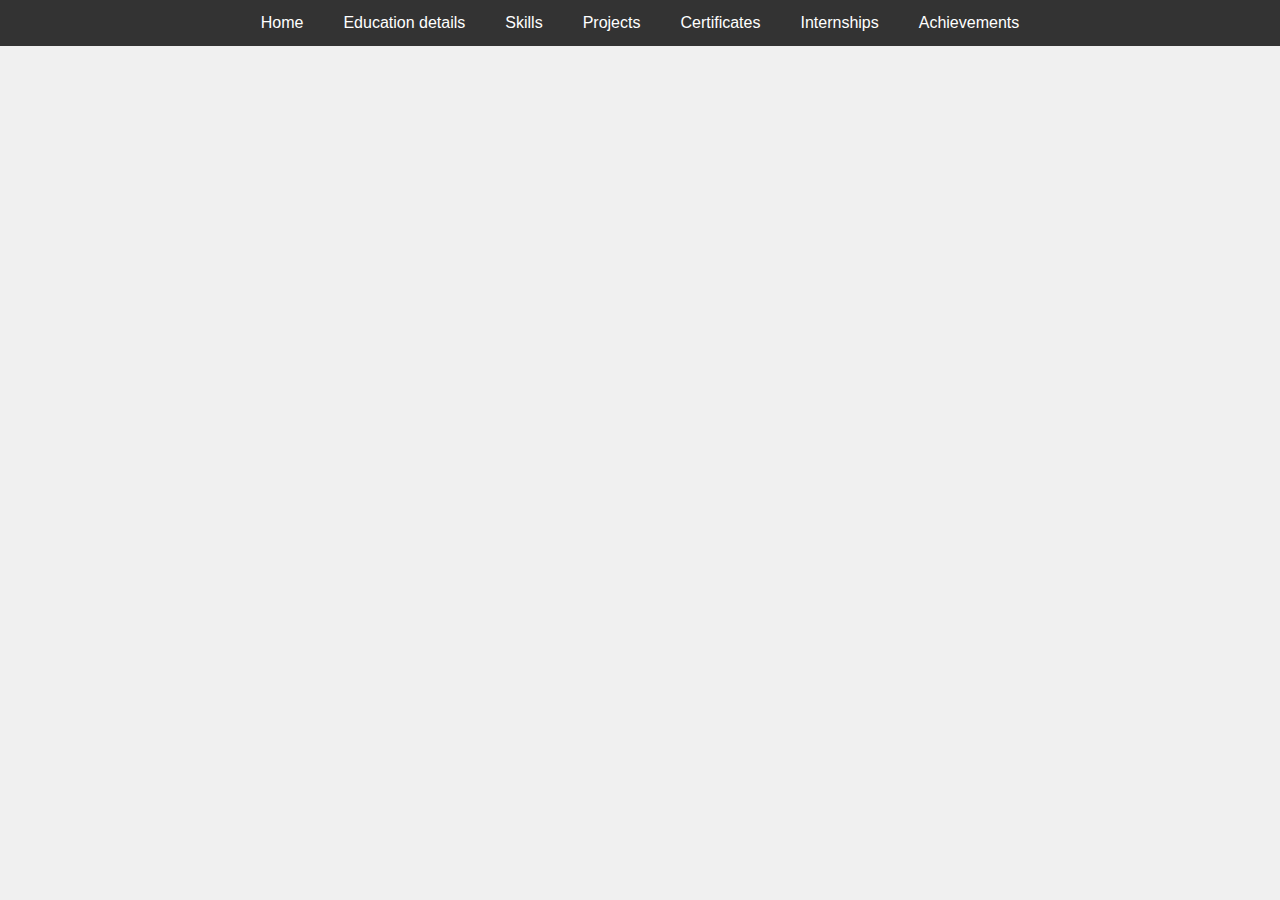
==== achievements.html @ df7ab16d "Add files via upload" ====
<!DOCTYPE html>
<html lang="en">
<head>
    <meta charset="UTF-8">
    <meta name="viewport" content="width=device-width, initial-scale=1.0">
    <title>Home</title>
    <link rel="stylesheet" href="styles.css">
</head>
<body>
    <div id="navbar-placeholder"></div>
    <script src="scrpt.js"></script>
---- styles.css ----
/* General body styles */
body {
    font-family: Arial, sans-serif;
    margin: 0;
    padding: 0;
    background-color: #f0f0f0;
    overflow-x: hidden;
    text-align: center;
}

/* Container styles */
.container {
    position: relative;
    height: 100vh;
    overflow: hidden;
    background: url('https://wallpapercave.com/wp/wp7453795.jpg') no-repeat center center/cover;
}

/* Scrolling text styles */
.scroll-text {
    position: absolute;
    white-space: nowrap;
    top: 50%;
    left: -100%;
    font-size: 5rem; /* Adjust the size as needed */
    background: linear-gradient(to right, red, orange, yellow, green, blue, indigo, violet);
    -webkit-background-clip: text;
    -webkit-text-fill-color: transparent;
    animation: scroll-left 10s linear infinite;
    transform: translateY(-50%);
    text-decoration: none; /* Remove underline from link */
}

/* Hover effect for scrolling text */
.scroll-text:hover {
    text-decoration: underline; /* Optional: add underline on hover */
}

/* Keyframes for scrolling text animation */
@keyframes scroll-left {
    from {
        left: 100%;
    }
    to {
        left: -100%;
    }
}

/* Navigation bar styles */
.navbar {
    background-color: #333;
    overflow: hidden;
}

/* Navigation bar list styles */
.navbar ul {
    list-style-type: none;
    margin: 0;
    padding: 0;
    display: flex;
    justify-content: center;
}

/* Navigation bar list item styles */
.navbar li {
    padding: 14px 20px;
}

/* Navigation bar link styles */
.navbar a {
    color: white;
    text-decoration: none;
    display: block;
    text-align: center;
}

/* Hover effect for navigation bar links */
.navbar a:hover {
    background-color: #575757;
    transition: background-color 0.3s;
}

/* Main content styles */
main {
    padding: 20px;
    text-align: center;
}
.profile-container {
    display: inline-block;
    padding: 20px;
    border-radius: 20px; /* Rounded borders for the container */
    background-color: #ffffff; /* White background for the container */
    box-shadow: 0 0 10px rgba(0, 0, 0, 0.1); /* Subtle shadow for better separation */
    text-align: center;
}

/* Profile photo styles */
.profile-photo {
    display: inline-block;
    width: 200px; /* Set the desired width */
    height: 200px; /* Set the desired height */
    margin-top: 10px;
    border-radius: 15px; /* Curved borders */
    overflow: hidden;
    border: 3px solid rgba(0, 128, 0, 0.5); /* Thin green layer */
    background-color: #fff; /* Background color to highlight the image borders */
}

.profile-photo img {
    width: 100%;
    height: 100%;
    object-fit: contain; /* Ensures the full image is visible within the container */
    display: block;
}
.contact-details {
    margin-top: 20px;
    text-align: left;
}

.contact-details p {
    margin: 5px 0;
}

.contact-details a {
    color: #0066cc;
    text-decoration: none;
}

.contact-details a:hover {
    text-decoration: underline;
}
/* Other existing styles */

/* Styling for the education section */
/* Other existing styles */

/* Styling for the education section */
/* Other existing styles */

/* Styling for the education section */
.education-container {
    display: block; /* Changed from flex to block to stack items vertically */
    width: 80%; /* Set a wider width for the container */
    max-width: 800px; /* Set a maximum width */
    margin: 0 auto; /* Center the container */
    padding: 20px;
    box-sizing: border-box;
}

.education-item {
    background-color: #ffffff;
    border-radius: 10px;
    border: 1px solid #e0e0e0;
    box-shadow: 0px 2px 4px rgba(0, 0, 0, 0.1);
    padding: 20px;
    margin-bottom: 20px; /* Add space between each item */
    width: 100%;
    text-align: center;
}

.education-item h2 {
    margin-top: 0;
    font-size: 1.5rem;
    color: #333333;
}

.education-item p {
    margin: 5px 0;
    color: #666666;
}

/* Additional styles for responsiveness */
@media (max-width: 768px) {
    .education-container {
        width: 90%;
    }
}
/* Other existing styles */

/* Other existing styles */

/* Styling for the certificates section */
/* Other existing styles */

/* Styling for the certificates section */
.certificates-container {
    display: flex;
    flex-direction: column;
    align-items: center;
    gap: 20px;
    margin: 20px;
}

.certificate-item {
    background-color: #ffffff;
    border-radius: 10px;
    border: 1px solid #e0e0e0;
    box-shadow: 0px 2px 4px rgba(0, 0, 0, 0.1);
    padding: 20px;
    max-width: 800px;
    width: 100%;
    text-align: center;
}

.certificate-header {
    display: flex;
    align-items: center;
    justify-content: center;
    gap: 15px;
    margin-bottom: 20px;
}

.company-logo {
    width: 60px;
    height: auto;
}

.certificate-item h2 {
    margin: 0;
    font-size: 1.5rem;
    color: #333333;
}

.certificate-details {
    display: flex;
    justify-content: space-around;
    flex-wrap: wrap;
}

.certificate-box {
    display: flex;
    flex-direction: column;
    align-items: center;
    width: 200px; /* Increased width */
    padding: 20px; /* Increased padding */
    border: 1px solid #ddd;
    border-radius: 5px;
    margin: 15px; /* Increased margin */
    background-color: #f9f9f9;
}

.certificate-box img {
    max-width: 100%;
    height: auto;
    border-radius: 5px;
}

.certificate-box p {
    margin: 10px 0 0;
    color: #666666;
    font-size: 1rem; /* Increased font size */
    text-align: center;
}

/* Additional styles for responsiveness */
@media (max-width: 768px) {
    .certificate-item {
        padding: 15px;
    }

    .certificate-box {
        width: 100%;
    }

    .certificate-header {
        flex-direction: column;
        align-items: center;
    }

    .certificate-header img {
        margin-bottom: 10px;
    }
}
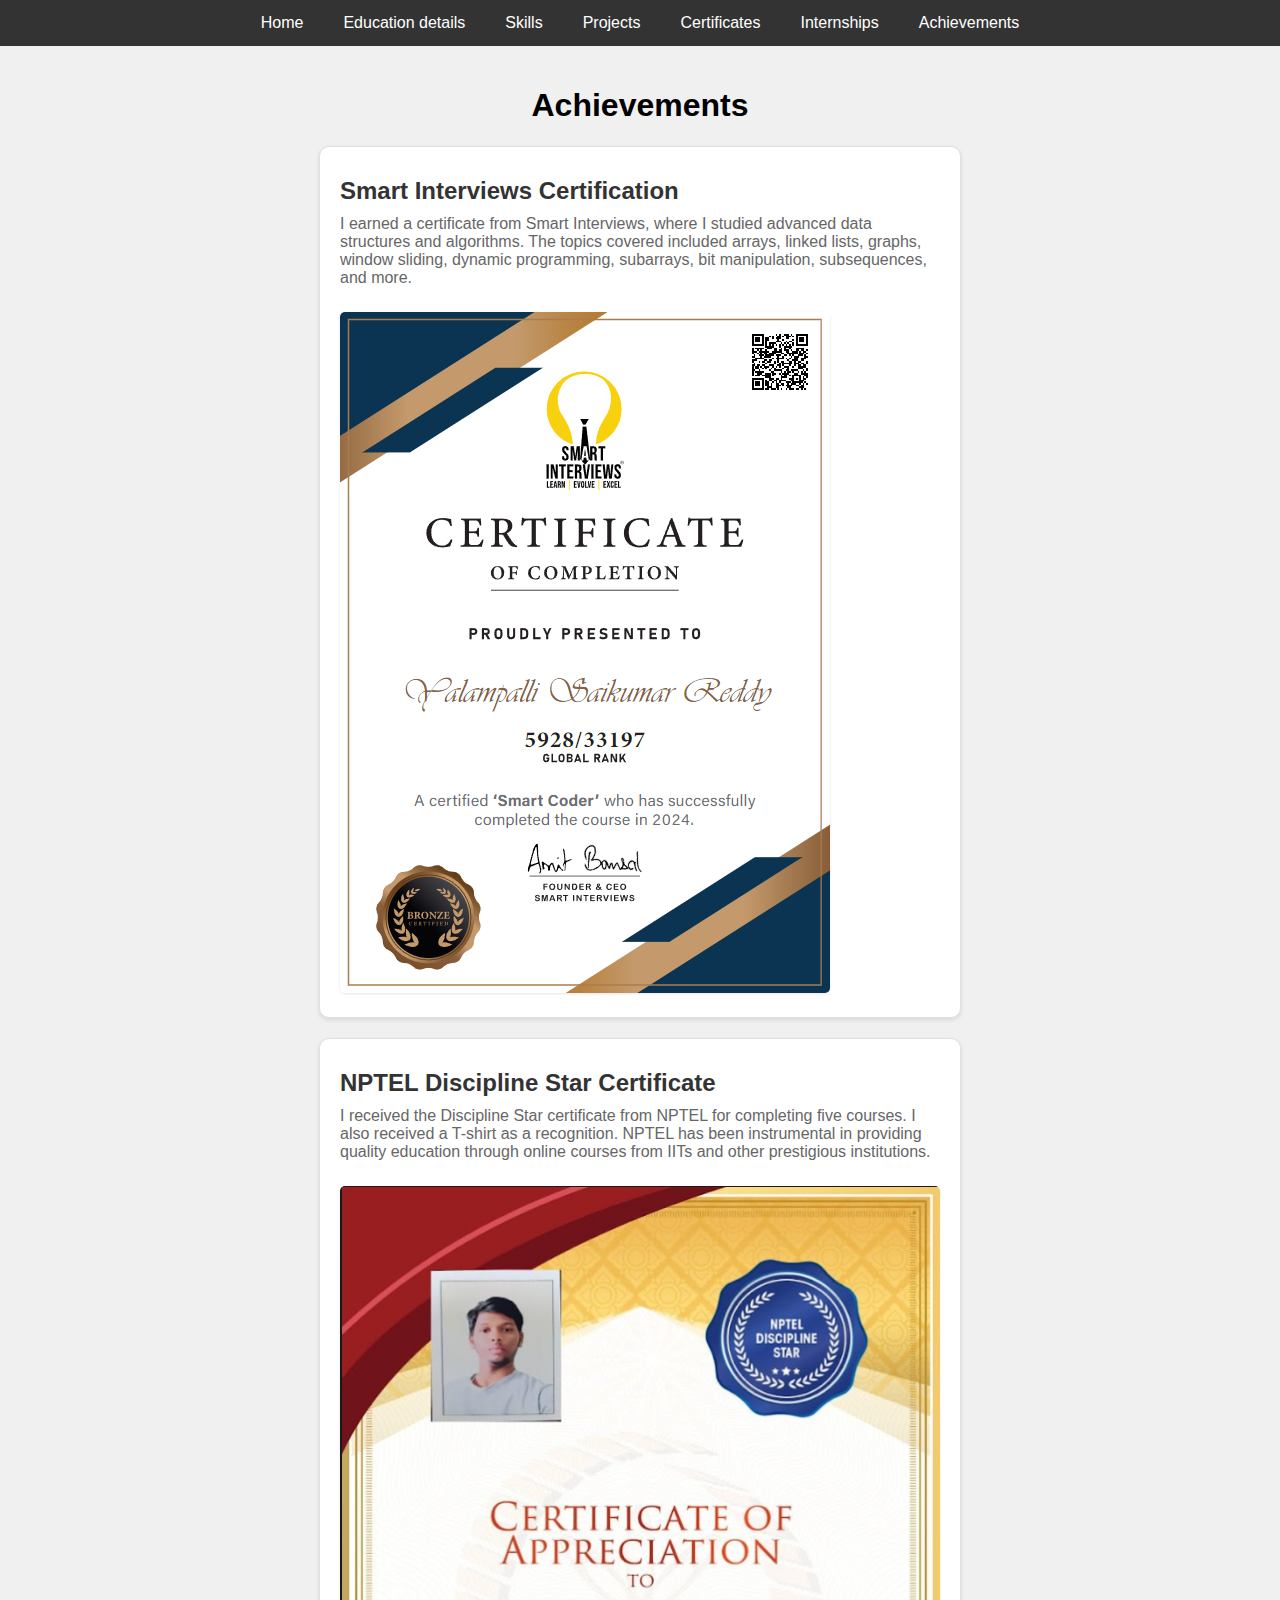
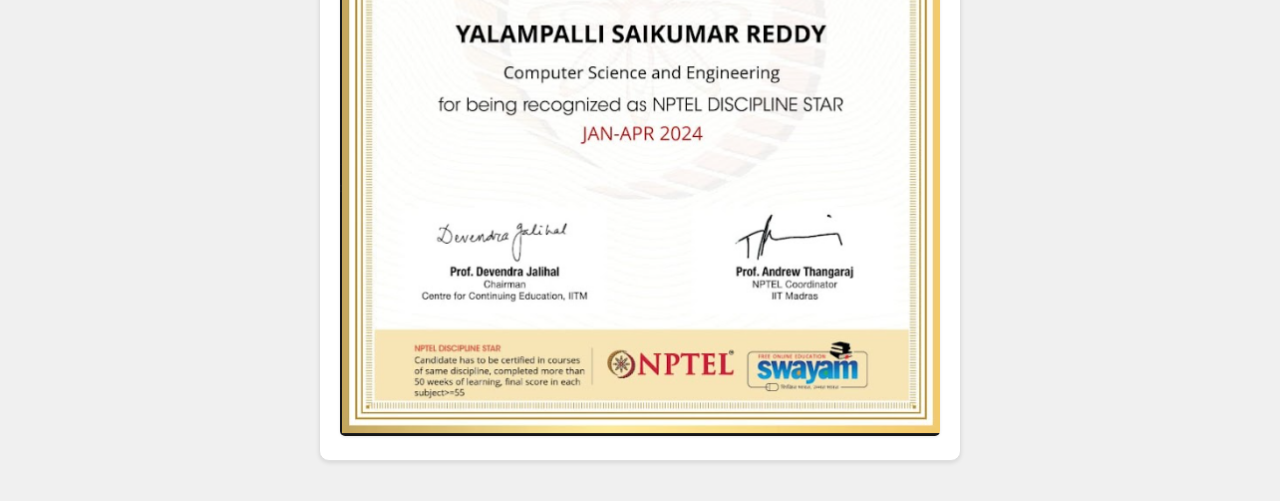
==== commit e82e2a6b: "Add files via upload" ====
--- a/achievements.html
+++ b/achievements.html
@@ -3,9 +3,29 @@
 <head>
     <meta charset="UTF-8">
     <meta name="viewport" content="width=device-width, initial-scale=1.0">
-    <title>Home</title>
+    <title>Achievements</title>
     <link rel="stylesheet" href="styles.css">
 </head>
 <body>
     <div id="navbar-placeholder"></div>
-    <script src="scrpt.js"></script>+    <script src="scrpt.js"></script>
+    <main>
+        <h1>Achievements</h1>
+        <div class="achievements-container">
+            <!-- Smart Interviews Achievement -->
+            <div class="achievement-item">
+                <h2>Smart Interviews Certification</h2>
+                <p>I earned a certificate from Smart Interviews, where I studied advanced data structures and algorithms. The topics covered included arrays, linked lists, graphs, window sliding, dynamic programming, subarrays, bit manipulation, subsequences, and more.</p>
+                <img src="images/si-dsa.png" alt="Smart Interviews Certificate" class="achievement-image">
+            </div>
+            <!-- NPTEL Achievement -->
+            <div class="achievement-item">
+                <h2>NPTEL Discipline Star Certificate</h2>
+                <p>I received the Discipline Star certificate from NPTEL for completing five courses. I also received a T-shirt as a recognition. NPTEL has been instrumental in providing quality education through online courses from IITs and other prestigious institutions.</p>
+                <img src="images/nptel-deciplinestar.png" alt="NPTEL Certificate" class="achievement-image">
+            </div>
+            <!-- Add more .achievement-item blocks as needed for other achievements -->
+        </div>
+    </main>
+</body>
+</html>
--- a/styles.css
+++ b/styles.css
@@ -235,7 +235,7 @@
     padding: 20px; /* Increased padding */
     border: 1px solid #ddd;
     border-radius: 5px;
-    margin: 15px; /* Increased margin */
+    margin: 10px; /* Increased margin */
     background-color: #f9f9f9;
 }
 
@@ -271,3 +271,197 @@
         margin-bottom: 10px;
     }
 }
+/* Other existing styles */
+
+/* Styling for the skills section */
+.skills-container {
+    display: flex;
+    flex-wrap: wrap;
+    justify-content: center;
+    gap: 20px;
+    margin: 20px;
+}
+
+.skill-item {
+    background-color: #ffffff;
+    border-radius: 10px;
+    border: 1px solid #e0e0e0;
+    box-shadow: 0px 2px 4px rgba(0, 0, 0, 0.1);
+    padding: 40px;
+    max-width: 200px; /* Adjust this width as needed */
+    width: 100%;
+    text-align: center;
+}
+
+.skill-logo {
+    width: 150px;
+    height: auto;
+    margin-bottom: 15px;
+}
+
+.skill-item h2 {
+    margin: 10px 0;
+    font-size: 1.5rem;
+    color: #333333;
+}
+
+.skill-item p {
+    margin: 10px 0;
+    color: #666666;
+    font-size: 1rem;
+}
+
+/* Additional styles for responsiveness */
+@media (max-width: 768px) {
+    .skill-item {
+        max-width: 100%;
+    }
+}
+/* Other existing styles */
+
+/* Styling for the internships section */
+.internships-container {
+    display: flex;
+    flex-direction: column;
+    align-items: center;
+    gap: 20px;
+    margin: 20px;
+}
+
+.internship-item {
+    background-color: #ffffff;
+    border-radius: 10px;
+    border: 1px solid #e0e0e0;
+    box-shadow: 0px 2px 4px rgba(0, 0, 0, 0.1);
+    padding: 20px;
+    max-width: 600px; /* Adjust this width as needed */
+    width: 100%;
+    text-align: left;
+}
+
+.internship-item h2 {
+    margin: 10px 0;
+    font-size: 1.5rem;
+    color: #333333;
+}
+
+.internship-item p {
+    margin: 10px 0;
+    color: #666666;
+    font-size: 1rem;
+}
+
+.certification-proof {
+    margin-top: 15px;
+    max-width: 100%;
+    height: auto;
+    border-radius: 5px;
+    box-shadow: 0px 1px 3px rgba(0, 0, 0, 0.1);
+}
+
+/* Additional styles for responsiveness */
+@media (max-width: 768px) {
+    .internship-item {
+        max-width: 100%;
+        padding: 15px;
+    }
+}
+/* Other existing styles */
+
+/* Styling for the achievements section */
+.achievements-container {
+    display: flex;
+    flex-direction: column;
+    align-items: center;
+    gap: 20px;
+    margin: 20px;
+}
+
+.achievement-item {
+    background-color: #ffffff;
+    border-radius: 10px;
+    border: 1px solid #e0e0e0;
+    box-shadow: 0px 2px 4px rgba(0, 0, 0, 0.1);
+    padding: 20px;
+    max-width: 600px; /* Adjust this width as needed */
+    width: 100%;
+    text-align: left;
+}
+
+.achievement-item h2 {
+    margin: 10px 0;
+    font-size: 1.5rem;
+    color: #333333;
+}
+
+.achievement-item p {
+    margin: 10px 0;
+    color: #666666;
+    font-size: 1rem;
+}
+
+.achievement-image {
+    margin-top: 15px;
+    max-width: 100%;
+    height: auto;
+    border-radius: 5px;
+    box-shadow: 0px 1px 3px rgba(0, 0, 0, 0.1);
+}
+
+/* Additional styles for responsiveness */
+@media (max-width: 768px) {
+    .achievement-item {
+        max-width: 100%;
+        padding: 15px;
+    }
+}
+/* Other existing styles */
+
+/* Styling for the projects section */
+.projects-container {
+    display: flex;
+    flex-direction: column;
+    align-items: center;
+    gap: 20px;
+    margin: 20px;
+}
+
+.project-item {
+    background-color: #ffffff;
+    border-radius: 10px;
+    border: 1px solid #e0e0e0;
+    box-shadow: 0px 2px 4px rgba(0, 0, 0, 0.1);
+    padding: 20px;
+    max-width: 600px; /* Adjust this width as needed */
+    width: 100%;
+    text-align: left;
+}
+
+.project-item h2 {
+    margin: 10px 0;
+    font-size: 1.5rem;
+    color: #333333;
+}
+
+.project-item p {
+    margin: 10px 0;
+    color: #666666;
+    font-size: 1rem;
+}
+
+.project-item a {
+    color: #007bff;
+    text-decoration: none;
+}
+
+.project-item a:hover {
+    text-decoration: underline;
+}
+
+/* Additional styles for responsiveness */
+@media (max-width: 768px) {
+    .project-item {
+        max-width: 100%;
+        padding: 15px;
+    }
+}
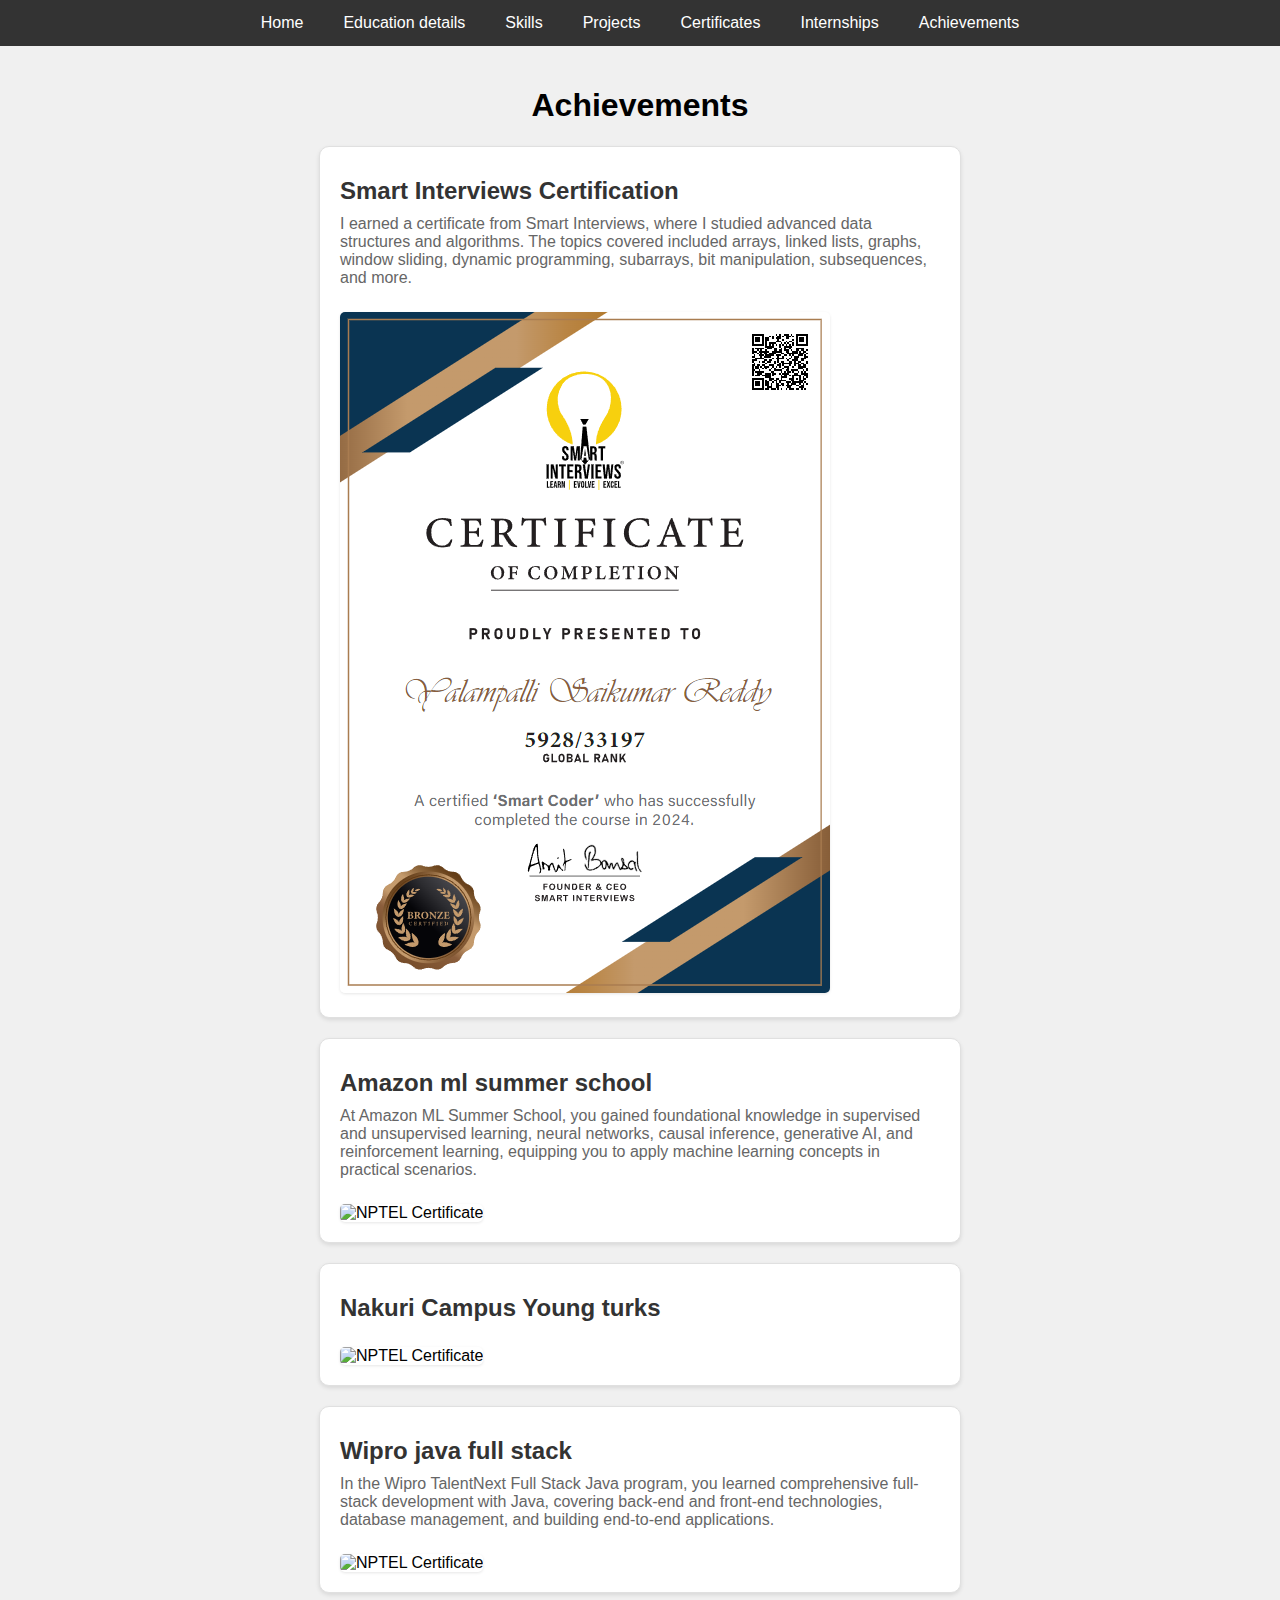
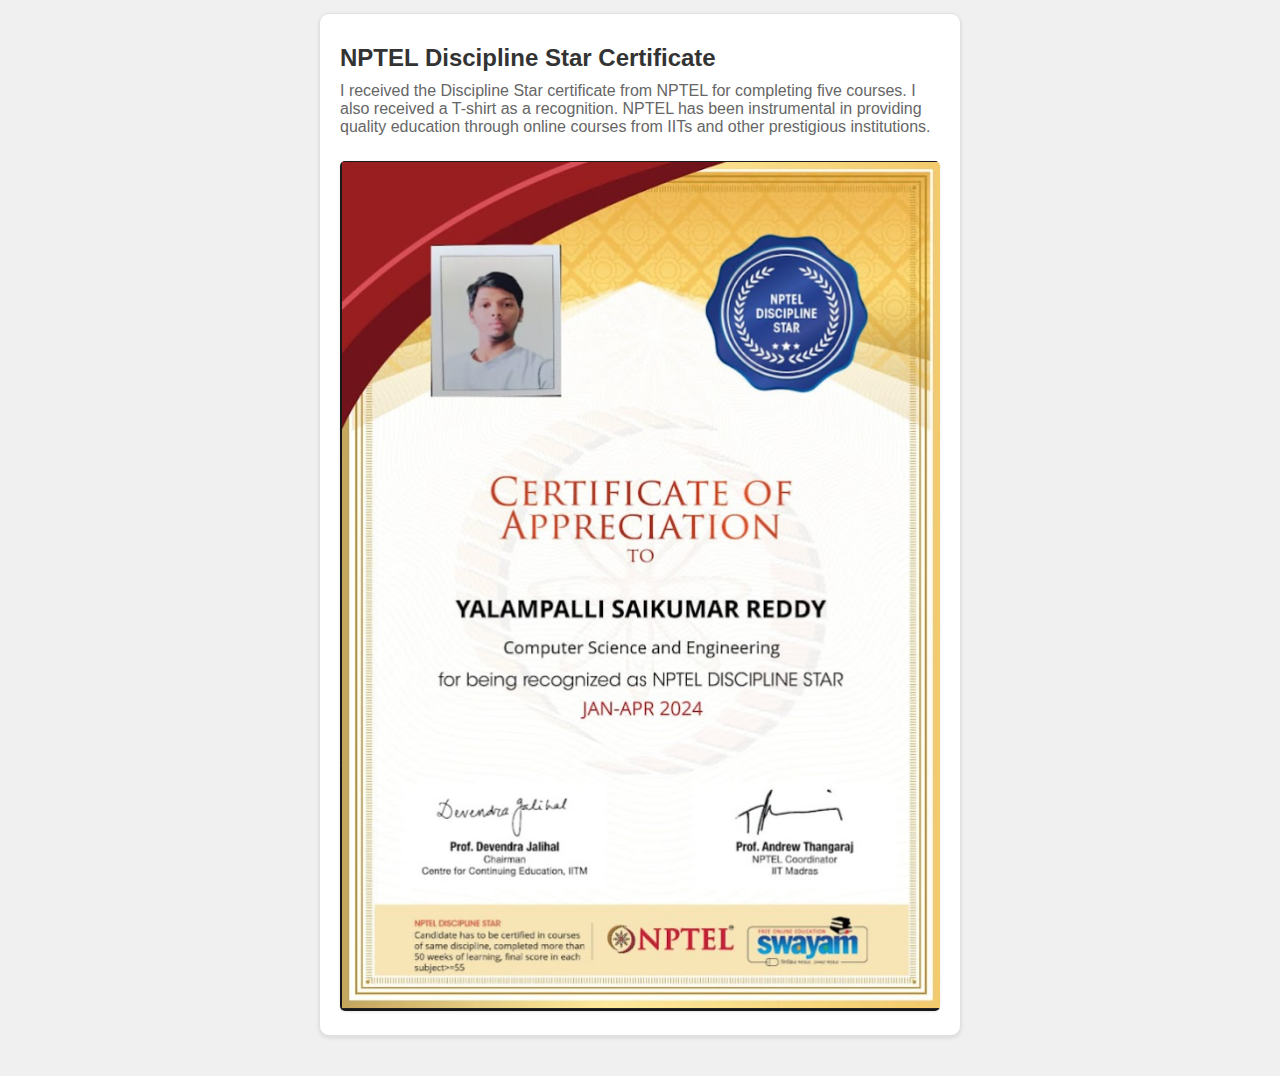
==== commit cd4ea09e: "Update achievements.html" ====
--- a/achievements.html
+++ b/achievements.html
@@ -18,6 +18,20 @@
                 <p>I earned a certificate from Smart Interviews, where I studied advanced data structures and algorithms. The topics covered included arrays, linked lists, graphs, window sliding, dynamic programming, subarrays, bit manipulation, subsequences, and more.</p>
                 <img src="images/si-dsa.png" alt="Smart Interviews Certificate" class="achievement-image">
             </div>
+            <div class="achievement-item">
+                <h2>Amazon ml summer school</h2>
+                <p>At Amazon ML Summer School, you gained foundational knowledge in supervised and unsupervised learning, neural networks, causal inference, generative AI, and reinforcement learning, equipping you to apply machine learning concepts in practical scenarios.</p>
+                <img src="images/mlsummerschool.png" alt="NPTEL Certificate" class="achievement-image">
+            </div>
+            <div class="achievement-item">
+                <h2>Nakuri Campus Young turks</h2>
+                <img src="images/nakuri.png" alt="NPTEL Certificate" class="achievement-image">
+            </div>
+            <div class="achievement-item">
+                <h2>Wipro java full stack</h2>
+                <p>In the Wipro TalentNext Full Stack Java program, you learned comprehensive full-stack development with Java, covering back-end and front-end technologies, database management, and building end-to-end applications.</p>
+                <img src="images/wipro.png" alt="NPTEL Certificate" class="achievement-image">
+            </div>
             <!-- NPTEL Achievement -->
             <div class="achievement-item">
                 <h2>NPTEL Discipline Star Certificate</h2>
@@ -29,3 +43,4 @@
     </main>
 </body>
 </html>
+
